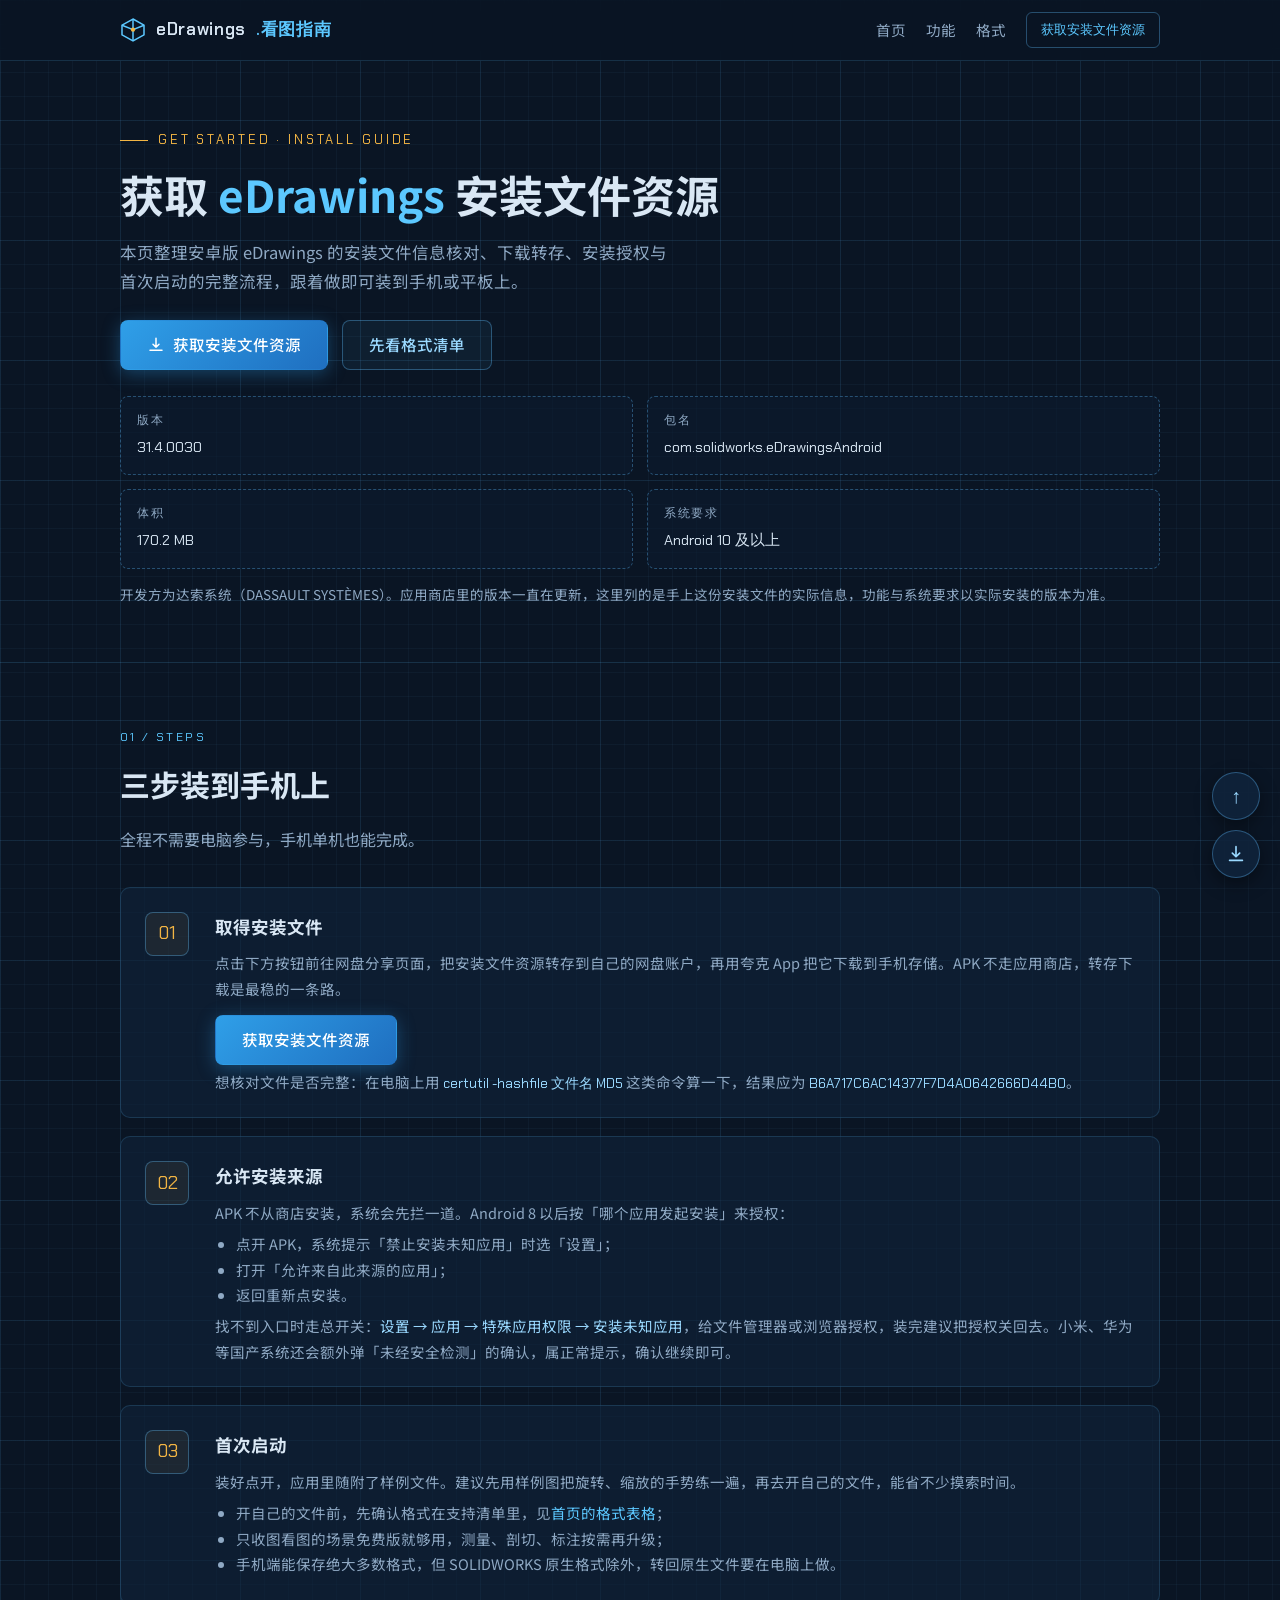
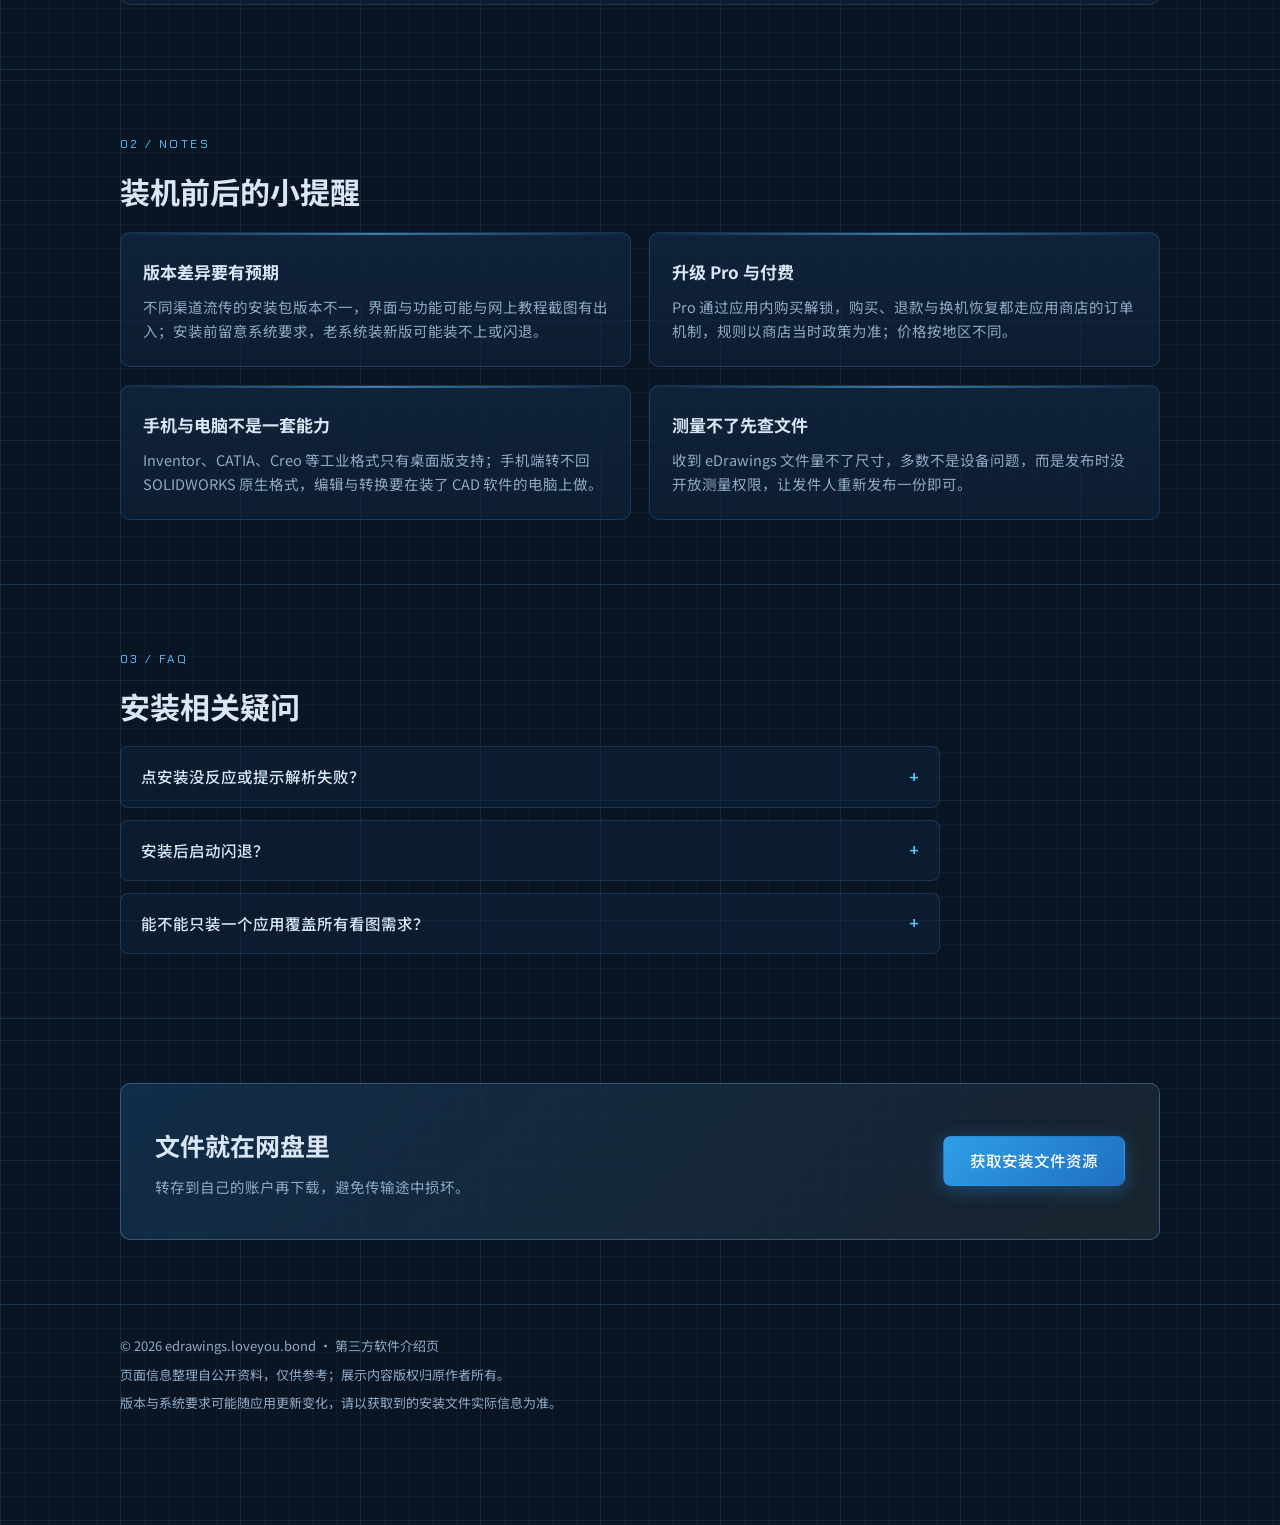
==== download.html @ edf37d04 "update" ====
<!DOCTYPE html>
<html lang="zh-CN">
<head>
<meta charset="UTF-8">
<meta name="viewport" content="width=device-width, initial-scale=1.0">
<title>eDrawings 安卓版安装文件获取与安装步骤</title>
<meta name="description" content="eDrawings 安卓版安装文件资源获取指引：版本信息核对、网盘转存下载、允许未知来源安装、首次启动建议，一步步把 CAD 看图工具装进手机。">
<meta name="keywords" content="edrawings下载,edrawings安装,edrawings安卓版,CAD看图">
<link rel="preconnect" href="https://fonts.googleapis.com">
<link rel="preconnect" href="https://fonts.gstatic.com" crossorigin>
<link href="https://fonts.googleapis.com/css2?family=Chakra+Petch:wght@400;600;700&family=Noto+Sans+SC:wght@400;500;700&display=swap" rel="stylesheet">
<link rel="stylesheet" href="assets/css/style.css">
</head>
<body>

<header class="topbar">
  <div class="wrap topbar-inner">
    <a class="brand" href="/">
      <svg class="brand-mark" viewBox="0 0 26 26" aria-hidden="true">
        <g fill="none" stroke="#5cc8ff" stroke-width="1.5">
          <path d="M13 2 24 8.2 24 17.8 13 24 2 17.8 2 8.2Z"/>
          <path d="M13 2 13 12.6 24 8.2M13 12.6 2 8.2M13 12.6 13 24"/>
        </g>
        <circle cx="13" cy="12.6" r="2.2" fill="#f2b544"/>
      </svg>
      eDrawings<em>.看图指南</em>
    </a>
    <nav class="topnav">
      <a href="/">首页</a>
      <a href="/#features">功能</a>
      <a href="/#formats">格式</a>
      <a class="nav-cta" data-link="download" href="#">获取安装文件资源</a>
    </nav>
  </div>
</header>

<main>
  <!-- ================= Hero ================= -->
  <section class="hero">
    <div class="wrap">
      <p class="kicker">GET STARTED · INSTALL GUIDE</p>
      <h1>获取 <em>eDrawings</em> 安装文件资源</h1>
      <p class="lead">本页整理安卓版 eDrawings 的安装文件信息核对、下载转存、安装授权与首次启动的完整流程，跟着做即可装到手机或平板上。</p>
      <div class="hero-ctas">
        <a class="btn btn-primary" data-link="download" href="#" aria-label="获取 eDrawings 安装文件资源">
          <svg width="18" height="18" viewBox="0 0 24 24" fill="none" stroke="currentColor" stroke-width="2" stroke-linecap="round" stroke-linejoin="round" aria-hidden="true"><path d="M12 3v12m0 0 4-4m-4 4-4-4M4 19h16"/></svg>
          获取安装文件资源
        </a>
        <a class="btn btn-ghost" href="/#formats">先看格式清单</a>
      </div>
      <div class="info-grid">
        <div class="info-cell"><div class="k">版本</div><div class="v">31.4.0030</div></div>
        <div class="info-cell"><div class="k">包名</div><div class="v">com.solidworks.eDrawingsAndroid</div></div>
        <div class="info-cell"><div class="k">体积</div><div class="v">170.2 MB</div></div>
        <div class="info-cell"><div class="k">系统要求</div><div class="v">Android 10 及以上</div></div>
      </div>
      <p class="tbl-note">开发方为达索系统（DASSAULT SYSTÈMES）。应用商店里的版本一直在更新，这里列的是手上这份安装文件的实际信息，功能与系统要求以实际安装的版本为准。</p>
    </div>
  </section>

  <!-- ================= 步骤 ================= -->
  <section class="section">
    <div class="wrap">
      <p class="sec-tag">01 / STEPS</p>
      <h2 class="sec-title">三步装到手机上</h2>
      <p class="sec-desc">全程不需要电脑参与，手机单机也能完成。</p>

      <div class="steps">
        <div class="step reveal">
          <div class="step-no" aria-hidden="true"></div>
          <div>
            <h3>取得安装文件</h3>
            <p>点击下方按钮前往网盘分享页面，把安装文件资源转存到自己的网盘账户，再用夸克 App 把它下载到手机存储。APK 不走应用商店，转存下载是最稳的一条路。</p>
            <div class="step-cta">
              <a class="btn btn-primary" data-link="download" href="#">获取安装文件资源</a>
            </div>
            <p>想核对文件是否完整：在电脑上用 <span class="mono">certutil -hashfile 文件名 MD5</span> 这类命令算一下，结果应为 <span class="mono">B6A717C6AC14377F7D4A0642666D44B0</span>。</p>
          </div>
        </div>

        <div class="step reveal">
          <div class="step-no" aria-hidden="true"></div>
          <div>
            <h3>允许安装来源</h3>
            <p>APK 不从商店安装，系统会先拦一道。Android 8 以后按「哪个应用发起安装」来授权：</p>
            <ul>
              <li>点开 APK，系统提示「禁止安装未知应用」时选「设置」；</li>
              <li>打开「允许来自此来源的应用」；</li>
              <li>返回重新点安装。</li>
            </ul>
            <p>找不到入口时走总开关：<span class="hl">设置 → 应用 → 特殊应用权限 → 安装未知应用</span>，给文件管理器或浏览器授权，装完建议把授权关回去。小米、华为等国产系统还会额外弹「未经安全检测」的确认，属正常提示，确认继续即可。</p>
          </div>
        </div>

        <div class="step reveal">
          <div class="step-no" aria-hidden="true"></div>
          <div>
            <h3>首次启动</h3>
            <p>装好点开，应用里随附了样例文件。建议先用样例图把旋转、缩放的手势练一遍，再去开自己的文件，能省不少摸索时间。</p>
            <ul>
              <li>开自己的文件前，先确认格式在支持清单里，见<a href="/#formats">首页的格式表格</a>；</li>
              <li>只收图看图的场景免费版就够用，测量、剖切、标注按需再升级；</li>
              <li>手机端能保存绝大多数格式，但 SOLIDWORKS 原生格式除外，转回原生文件要在电脑上做。</li>
            </ul>
          </div>
        </div>
      </div>
    </div>
  </section>

  <!-- ================= 注意事项 ================= -->
  <section class="section">
    <div class="wrap">
      <p class="sec-tag">02 / NOTES</p>
      <h2 class="sec-title">装机前后的小提醒</h2>
      <div class="grid-2">
        <div class="card reveal">
          <h3>版本差异要有预期</h3>
          <p>不同渠道流传的安装包版本不一，界面与功能可能与网上教程截图有出入；安装前留意系统要求，老系统装新版可能装不上或闪退。</p>
        </div>
        <div class="card reveal">
          <h3>升级 Pro 与付费</h3>
          <p>Pro 通过应用内购买解锁，购买、退款与换机恢复都走应用商店的订单机制，规则以商店当时政策为准；价格按地区不同。</p>
        </div>
        <div class="card reveal">
          <h3>手机与电脑不是一套能力</h3>
          <p>Inventor、CATIA、Creo 等工业格式只有桌面版支持；手机端转不回 SOLIDWORKS 原生格式，编辑与转换要在装了 CAD 软件的电脑上做。</p>
        </div>
        <div class="card reveal">
          <h3>测量不了先查文件</h3>
          <p>收到 eDrawings 文件量不了尺寸，多数不是设备问题，而是发布时没开放测量权限，让发件人重新发布一份即可。</p>
        </div>
      </div>
    </div>
  </section>

  <!-- ================= FAQ ================= -->
  <section class="section">
    <div class="wrap">
      <p class="sec-tag">03 / FAQ</p>
      <h2 class="sec-title">安装相关疑问</h2>
      <div class="faq reveal">
        <details>
          <summary>点安装没反应或提示解析失败？</summary>
          <div class="faq-a">多半是文件没下载完整，先核对 MD5；也可能与系统版本不匹配，确认手机是 Android 10 及以上再重试。</div>
        </details>
        <details>
          <summary>安装后启动闪退？</summary>
          <div class="faq-a">先确认系统版本达标，再给应用完整的存储权限；仍闪退可尝试重启手机后单独打开，排除安全软件拦截。</div>
        </details>
        <details>
          <summary>能不能只装一个应用覆盖所有看图需求？</summary>
          <div class="faq-a">可以。免费版与 Pro 是同一个应用，通过应用内购买解锁 Pro 能力，不需要再装别的客户端。</div>
        </details>
      </div>
    </div>
  </section>

  <!-- ================= CTA ================= -->
  <section class="section">
    <div class="wrap">
      <div class="cta-band reveal">
        <div>
          <h2>文件就在网盘里</h2>
          <p>转存到自己的账户再下载，避免传输途中损坏。</p>
        </div>
        <a class="btn btn-primary" data-link="download" href="#">获取安装文件资源</a>
      </div>
    </div>
  </section>
</main>

<footer>
  <div class="wrap foot-inner">
    <span>© 2026 edrawings.loveyou.bond · 第三方软件介绍页</span>
    <span>页面信息整理自公开资料，仅供参考；展示内容版权归原作者所有。</span>
    <span>版本与系统要求可能随应用更新变化，请以获取到的安装文件实际信息为准。</span>
  </div>
</footer>

<div class="fabs">
  <button id="toTop" class="fab" aria-label="返回顶部">↑</button>
  <a class="fab" data-link="download" href="#" aria-label="获取安装文件资源">
    <svg viewBox="0 0 24 24" stroke-linecap="round" stroke-linejoin="round"><path d="M12 4v11m0 0 4-4m-4 4-4-4M5 19h14"/></svg>
  </a>
</div>

<script src="assets/js/links.js"></script>
<script src="assets/js/main.js"></script>
</body>
</html>
---- assets/css/style.css ----
/* ========================================================================
   eDrawings 介绍站 · 工程蓝图主题
   深蓝图纸底 + 青色线框 + 琥珀标注色；网格纸背景；等宽技术字体点缀
   ======================================================================== */
:root {
  --bg: #0a1524;
  --bg-soft: #0d1c30;
  --panel: #10233b;
  --panel-2: #14304e;
  --line: rgba(96, 191, 255, 0.16);
  --line-strong: rgba(96, 191, 255, 0.34);
  --cyan: #5cc8ff;
  --cyan-soft: #9ad9ff;
  --amber: #f2b544;
  --text: #d9e7f4;
  --muted: #8fa9c4;
  --mono: "Chakra Petch", "JetBrains Mono", Consolas, monospace;
  --sans: "Noto Sans SC", "Microsoft YaHei", "PingFang SC", sans-serif;
  --radius: 10px;
  --maxw: 1080px;
}

* { margin: 0; padding: 0; box-sizing: border-box; }

html { scroll-behavior: smooth; }
@media (prefers-reduced-motion: reduce) {
  html { scroll-behavior: auto; }
  *, *::before, *::after { animation: none !important; transition: none !important; }
}

body {
  font-family: var(--sans);
  background-color: var(--bg);
  background-image:
    linear-gradient(rgba(96, 191, 255, 0.045) 1px, transparent 1px),
    linear-gradient(90deg, rgba(96, 191, 255, 0.045) 1px, transparent 1px),
    linear-gradient(rgba(96, 191, 255, 0.08) 1px, transparent 1px),
    linear-gradient(90deg, rgba(96, 191, 255, 0.08) 1px, transparent 1px);
  background-size: 24px 24px, 24px 24px, 120px 120px, 120px 120px;
  color: var(--text);
  line-height: 1.75;
  font-size: 16px;
  overflow-x: hidden;
}

a { color: var(--cyan); text-decoration: none; }
a:hover { color: var(--cyan-soft); }
img, svg { max-width: 100%; display: block; }

.wrap { max-width: var(--maxw); margin: 0 auto; padding: 0 20px; }

/* ---------- 顶栏 ---------- */
.topbar {
  position: sticky; top: 0; z-index: 50;
  background: rgba(10, 21, 36, 0.88);
  backdrop-filter: blur(8px);
  border-bottom: 1px solid var(--line);
}
.topbar-inner {
  display: flex; align-items: center; gap: 18px;
  height: 60px;
}
.brand {
  display: flex; align-items: center; gap: 10px;
  font-family: var(--mono);
  font-weight: 600; font-size: 17px; letter-spacing: 0.04em;
  color: var(--text);
}
.brand em { color: var(--cyan); font-style: normal; }
.brand-mark { width: 26px; height: 26px; flex: none; }
.topnav { margin-left: auto; display: flex; align-items: center; gap: 20px; }
.topnav a { color: var(--muted); font-size: 14.5px; }
.topnav a:hover { color: var(--cyan-soft); }
.topnav .nav-cta {
  border: 1px solid var(--line-strong);
  padding: 6px 14px; border-radius: 6px;
  color: var(--cyan); font-family: var(--mono); font-size: 13px;
}
@media (max-width: 640px) {
  .topnav { gap: 14px; }
  .topnav a:not(.nav-cta) { display: none; }
}

/* ---------- 按钮 ---------- */
.btn {
  display: inline-flex; align-items: center; justify-content: center; gap: 8px;
  padding: 13px 26px; border-radius: 8px;
  font-size: 15.5px; font-weight: 500; line-height: 1.4;
  border: 1px solid transparent; cursor: pointer;
  transition: transform 0.15s ease, box-shadow 0.15s ease, background 0.15s ease;
}
.btn:active { transform: translateY(1px); }
.btn-primary {
  background: linear-gradient(135deg, #2f9fe8, #1f6fc0);
  color: #ffffff;
  box-shadow: 0 4px 18px rgba(47, 159, 232, 0.35);
}
.btn-primary:hover { background: linear-gradient(135deg, #45b1f5, #2480d6); color: #fff; }
.btn-ghost {
  border-color: var(--line-strong); color: var(--cyan-soft);
  background: rgba(92, 200, 255, 0.06);
}
.btn-ghost:hover { background: rgba(92, 200, 255, 0.12); }

/* ---------- Hero ---------- */
.hero { padding: 68px 0 56px; border-bottom: 1px solid var(--line); }
.hero-grid {
  display: grid; grid-template-columns: 1.15fr 0.85fr; gap: 44px; align-items: center;
}
.kicker {
  font-family: var(--mono); font-size: 13px; letter-spacing: 0.22em;
  color: var(--amber); text-transform: uppercase; margin-bottom: 14px;
  display: flex; align-items: center; gap: 10px;
}
.kicker::before { content: ""; width: 28px; height: 1px; background: var(--amber); }
.hero h1 {
  font-size: clamp(28px, 4.6vw, 44px); line-height: 1.28; font-weight: 700;
  margin-bottom: 16px;
}
.hero h1 em { font-style: normal; color: var(--cyan); }
.hero .lead { color: var(--muted); font-size: 16.5px; margin-bottom: 24px; max-width: 34em; }
.hero-ctas { display: flex; flex-wrap: wrap; gap: 14px; margin-bottom: 26px; }
.facts { display: flex; flex-wrap: wrap; gap: 10px; }
.fact {
  font-family: var(--mono); font-size: 12.5px; letter-spacing: 0.03em;
  color: var(--cyan-soft);
  border: 1px solid var(--line); border-radius: 5px;
  padding: 5px 11px; background: rgba(16, 35, 59, 0.7);
}
.fact b { color: var(--text); font-weight: 600; }
.hero-fig { position: relative; }
.hero-fig svg { width: 100%; height: auto; }
.fig-cap {
  position: absolute; right: 6px; bottom: 2px;
  font-family: var(--mono); font-size: 11px; color: var(--muted);
  letter-spacing: 0.12em;
}
@media (max-width: 860px) {
  .hero { padding: 44px 0 42px; }
  .hero-grid { grid-template-columns: 1fr; gap: 30px; }
  .hero-fig { max-width: 440px; }
}

/* ---------- 区块通用 ---------- */
.section { padding: 64px 0; border-bottom: 1px solid var(--line); }
.section:last-of-type { border-bottom: none; }
.sec-tag {
  font-family: var(--mono); font-size: 12px; letter-spacing: 0.2em;
  color: var(--cyan); margin-bottom: 10px;
}
.sec-title { font-size: clamp(22px, 3vw, 30px); font-weight: 700; margin-bottom: 14px; }
.sec-desc { color: var(--muted); max-width: 46em; margin-bottom: 34px; }

.reveal { opacity: 0; transform: translateY(16px); transition: opacity 0.55s ease, transform 0.55s ease; }
.reveal.in { opacity: 1; transform: none; }
@media (prefers-reduced-motion: reduce) { .reveal { opacity: 1; transform: none; } }

/* ---------- 功能卡片 ---------- */
.cards { display: grid; grid-template-columns: repeat(3, 1fr); gap: 18px; }
@media (max-width: 900px) { .cards { grid-template-columns: repeat(2, 1fr); } }
@media (max-width: 560px) { .cards { grid-template-columns: 1fr; } }
.card {
  background: linear-gradient(180deg, var(--panel), rgba(16, 35, 59, 0.55));
  border: 1px solid var(--line); border-radius: var(--radius);
  padding: 24px 22px 22px; position: relative; overflow: hidden;
}
.card::before {
  content: ""; position: absolute; top: 0; left: 0; right: 0; height: 2px;
  background: linear-gradient(90deg, transparent, var(--cyan), transparent);
  opacity: 0.55;
}
.card-icon {
  width: 44px; height: 44px; margin-bottom: 16px;
  border: 1px solid var(--line-strong); border-radius: 8px;
  display: flex; align-items: center; justify-content: center;
  background: rgba(92, 200, 255, 0.07);
}
.card-icon svg { width: 24px; height: 24px; stroke: var(--cyan); fill: none; stroke-width: 1.6; }
.card h3 { font-size: 17px; margin-bottom: 8px; }
.card p { color: var(--muted); font-size: 14.5px; line-height: 1.7; }
.card .pro-chip {
  position: absolute; top: 14px; right: 14px;
  font-family: var(--mono); font-size: 10.5px; letter-spacing: 0.08em;
  color: var(--amber); border: 1px solid rgba(242, 181, 68, 0.45);
  padding: 2px 8px; border-radius: 4px;
}

/* ---------- 表格 ---------- */
.tbl-panel {
  border: 1px solid var(--line); border-radius: var(--radius);
  overflow-x: auto; background: rgba(13, 28, 48, 0.75);
}
table { width: 100%; border-collapse: collapse; font-size: 14.5px; min-width: 560px; }
th, td { padding: 12px 18px; text-align: left; border-bottom: 1px solid var(--line); }
thead th {
  font-family: var(--mono); font-size: 12.5px; letter-spacing: 0.08em;
  color: var(--cyan); background: rgba(92, 200, 255, 0.06);
  border-bottom: 1px solid var(--line-strong); white-space: nowrap;
}
tbody tr:last-child td { border-bottom: none; }
tbody tr:hover { background: rgba(92, 200, 255, 0.04); }
td.mono, .mono { font-family: var(--mono); font-size: 13.5px; color: var(--cyan-soft); }
.tbl-note { color: var(--muted); font-size: 13.5px; margin-top: 14px; }
.grid-2 { display: grid; grid-template-columns: 1fr 1fr; gap: 18px; }
@media (max-width: 860px) { .grid-2 { grid-template-columns: 1fr; } }

/* ---------- 步骤 ---------- */
.steps { counter-reset: step; display: grid; gap: 18px; }
.step {
  display: grid; grid-template-columns: 52px 1fr; gap: 18px;
  background: rgba(16, 35, 59, 0.6); border: 1px solid var(--line);
  border-radius: var(--radius); padding: 24px 24px 22px;
}
.step-no {
  counter-increment: step;
  width: 44px; height: 44px; border-radius: 8px;
  border: 1px solid var(--line-strong);
  font-family: var(--mono); font-size: 18px; color: var(--amber);
  display: flex; align-items: center; justify-content: center;
  background: rgba(242, 181, 68, 0.07);
}
.step-no::before { content: "0" counter(step); }
.step h3 { font-size: 17.5px; margin-bottom: 8px; }
.step p, .step li { color: var(--muted); font-size: 14.5px; }
.step ul { padding-left: 1.3em; margin: 6px 0; }
.step .hl { color: var(--cyan-soft); }
.step-cta { margin: 14px 0 4px; }
@media (max-width: 560px) {
  .step { grid-template-columns: 1fr; gap: 12px; padding: 20px 18px; }
}

/* ---------- 信息表（版本信息） ---------- */
.info-grid { display: grid; grid-template-columns: repeat(2, 1fr); gap: 14px; margin: 26px 0 6px; }
@media (max-width: 640px) { .info-grid { grid-template-columns: 1fr; } }
.info-cell {
  border: 1px dashed var(--line-strong); border-radius: 8px;
  padding: 14px 16px; background: rgba(13, 28, 48, 0.6);
}
.info-cell .k {
  font-family: var(--mono); font-size: 11.5px; letter-spacing: 0.14em;
  color: var(--muted); text-transform: uppercase; margin-bottom: 4px;
}
.info-cell .v { font-family: var(--mono); font-size: 14.5px; color: var(--text); word-break: break-all; }

/* ---------- FAQ ---------- */
.faq { display: grid; gap: 12px; max-width: 820px; }
.faq details {
  border: 1px solid var(--line); border-radius: 8px;
  background: rgba(16, 35, 59, 0.55);
}
.faq summary {
  cursor: pointer; padding: 16px 20px; font-size: 15.5px; font-weight: 500;
  list-style: none; position: relative; padding-right: 46px;
}
.faq summary::-webkit-details-marker { display: none; }
.faq summary::after {
  content: "+"; position: absolute; right: 20px; top: 50%;
  transform: translateY(-50%);
  font-family: var(--mono); font-size: 18px; color: var(--cyan);
  transition: transform 0.2s ease;
}
.faq details[open] summary::after { transform: translateY(-50%) rotate(45deg); }
.faq .faq-a { padding: 0 20px 16px; color: var(--muted); font-size: 14.5px; }

/* ---------- CTA 横幅 ---------- */
.cta-band {
  margin: 0 0 0;
  border: 1px solid var(--line-strong); border-radius: var(--radius);
  background:
    linear-gradient(135deg, rgba(47, 159, 232, 0.14), rgba(242, 181, 68, 0.06)),
    rgba(13, 28, 48, 0.8);
  padding: 40px 34px;
  display: flex; flex-wrap: wrap; align-items: center; gap: 22px;
}
.cta-band h2 { font-size: clamp(19px, 2.6vw, 25px); margin-bottom: 6px; }
.cta-band p { color: var(--muted); font-size: 14.5px; }
.cta-band .btn { margin-left: auto; }
@media (max-width: 700px) {
  .cta-band { padding: 30px 22px; }
  .cta-band .btn { margin-left: 0; width: 100%; }
}

/* ---------- 页脚 ---------- */
footer {
  border-top: 1px solid var(--line);
  padding: 30px 0 110px;
  color: var(--muted); font-size: 13px;
}
.foot-inner { display: grid; gap: 6px; }
.foot-inner a { color: var(--muted); text-decoration: underline; text-underline-offset: 3px; }
.foot-inner a:hover { color: var(--cyan-soft); }

/* ---------- 右下角浮动按钮 ---------- */
.fabs {
  position: fixed; right: 20px; bottom: 22px; z-index: 90;
  display: flex; flex-direction: column; gap: 10px;
}
.fab {
  width: 48px; height: 48px; border-radius: 50%;
  border: 1px solid var(--line-strong);
  display: flex; align-items: center; justify-content: center;
  font-size: 20px; line-height: 1;
  background: rgba(16, 35, 59, 0.92);
  color: var(--cyan-soft);
  box-shadow: 0 6px 18px rgba(0, 0, 0, 0.4);
  cursor: pointer;
  transition: opacity 0.25s ease, transform 0.2s ease, background 0.2s ease;
}
.fab:hover { background: rgba(47, 159, 232, 0.35); color: #fff; }
.fab svg { width: 22px; height: 22px; stroke: currentColor; fill: none; stroke-width: 1.8; }
#toTop { opacity: 0; pointer-events: none; transform: translateY(8px); }
#toTop.show { opacity: 1; pointer-events: auto; transform: none; }
@media (max-width: 560px) {
  .fabs { right: 14px; bottom: 16px; }
  .fab { width: 44px; height: 44px; }
}

/* ---------- 正文页小标题 ---------- */
.prose h3 { font-size: 17.5px; margin: 22px 0 8px; }
.prose p { color: var(--muted); font-size: 14.5px; }
.prose ul { padding-left: 1.3em; color: var(--muted); font-size: 14.5px; margin: 8px 0; }
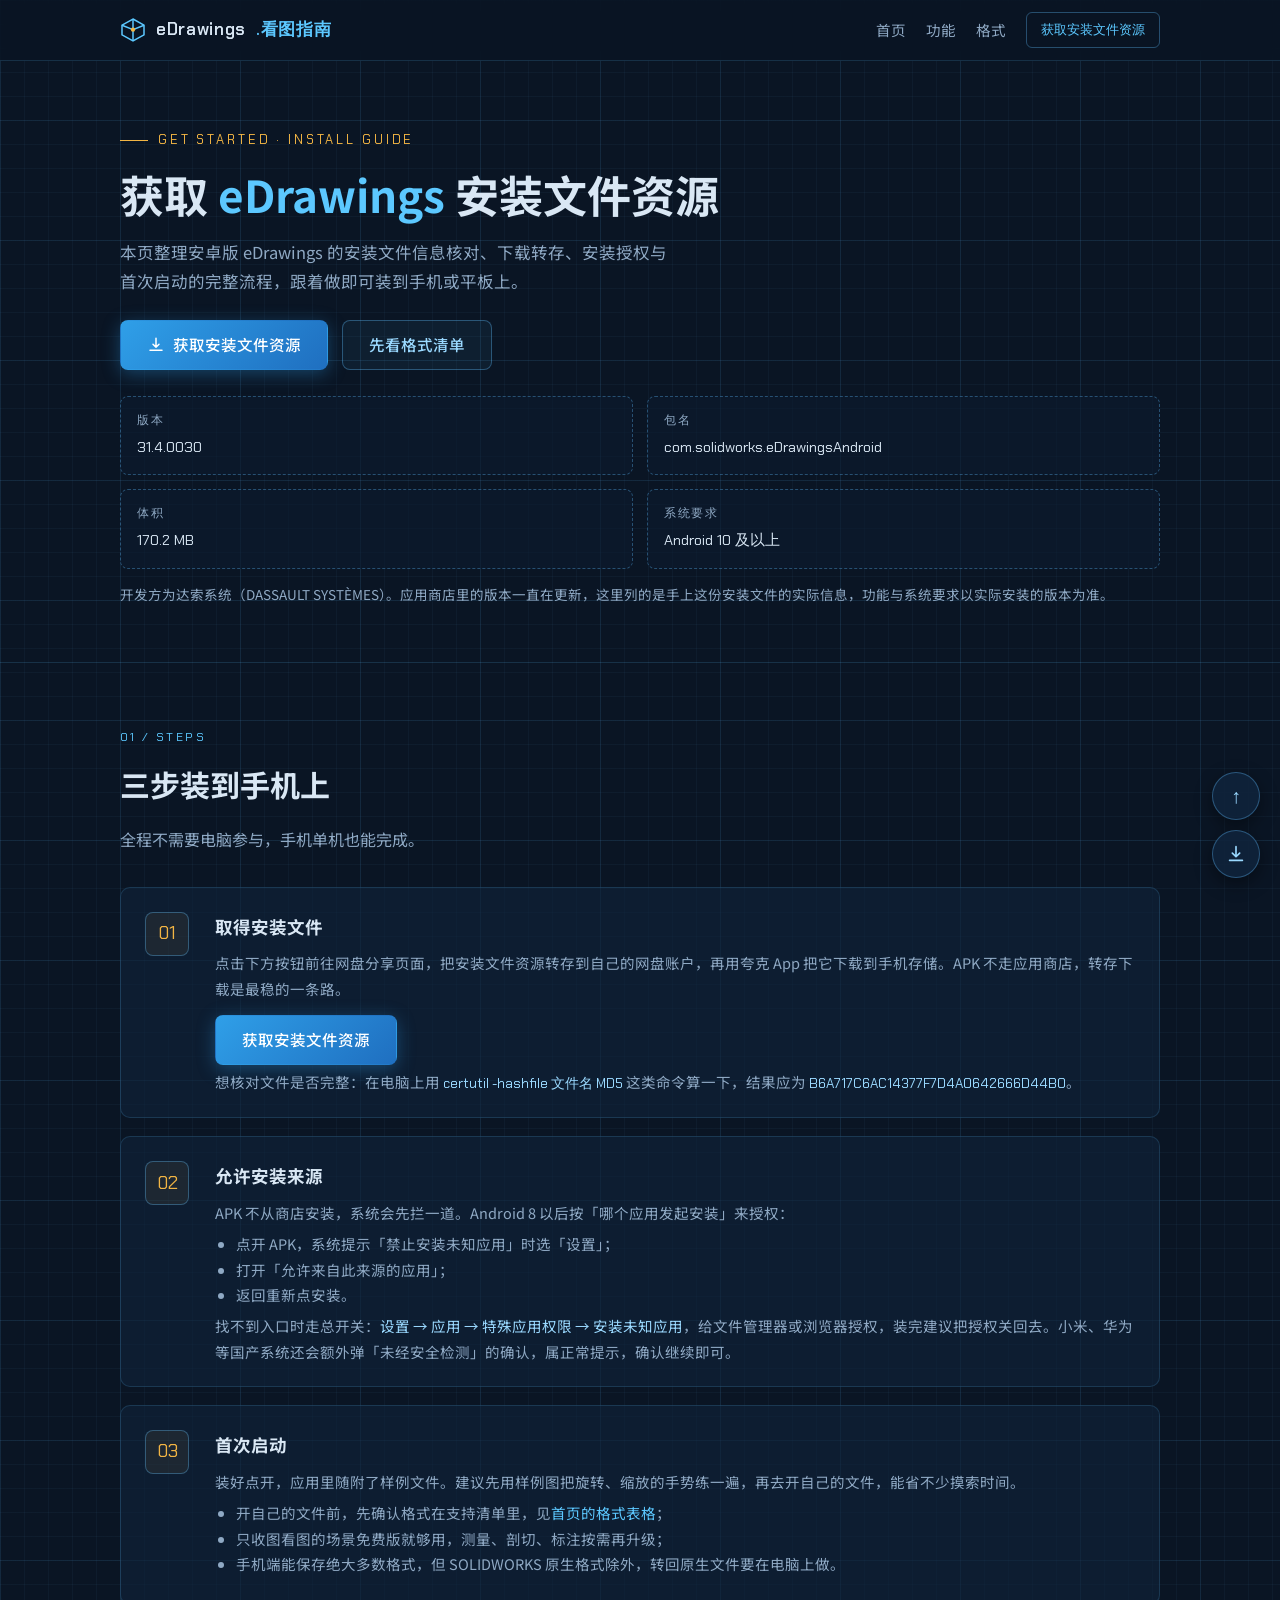
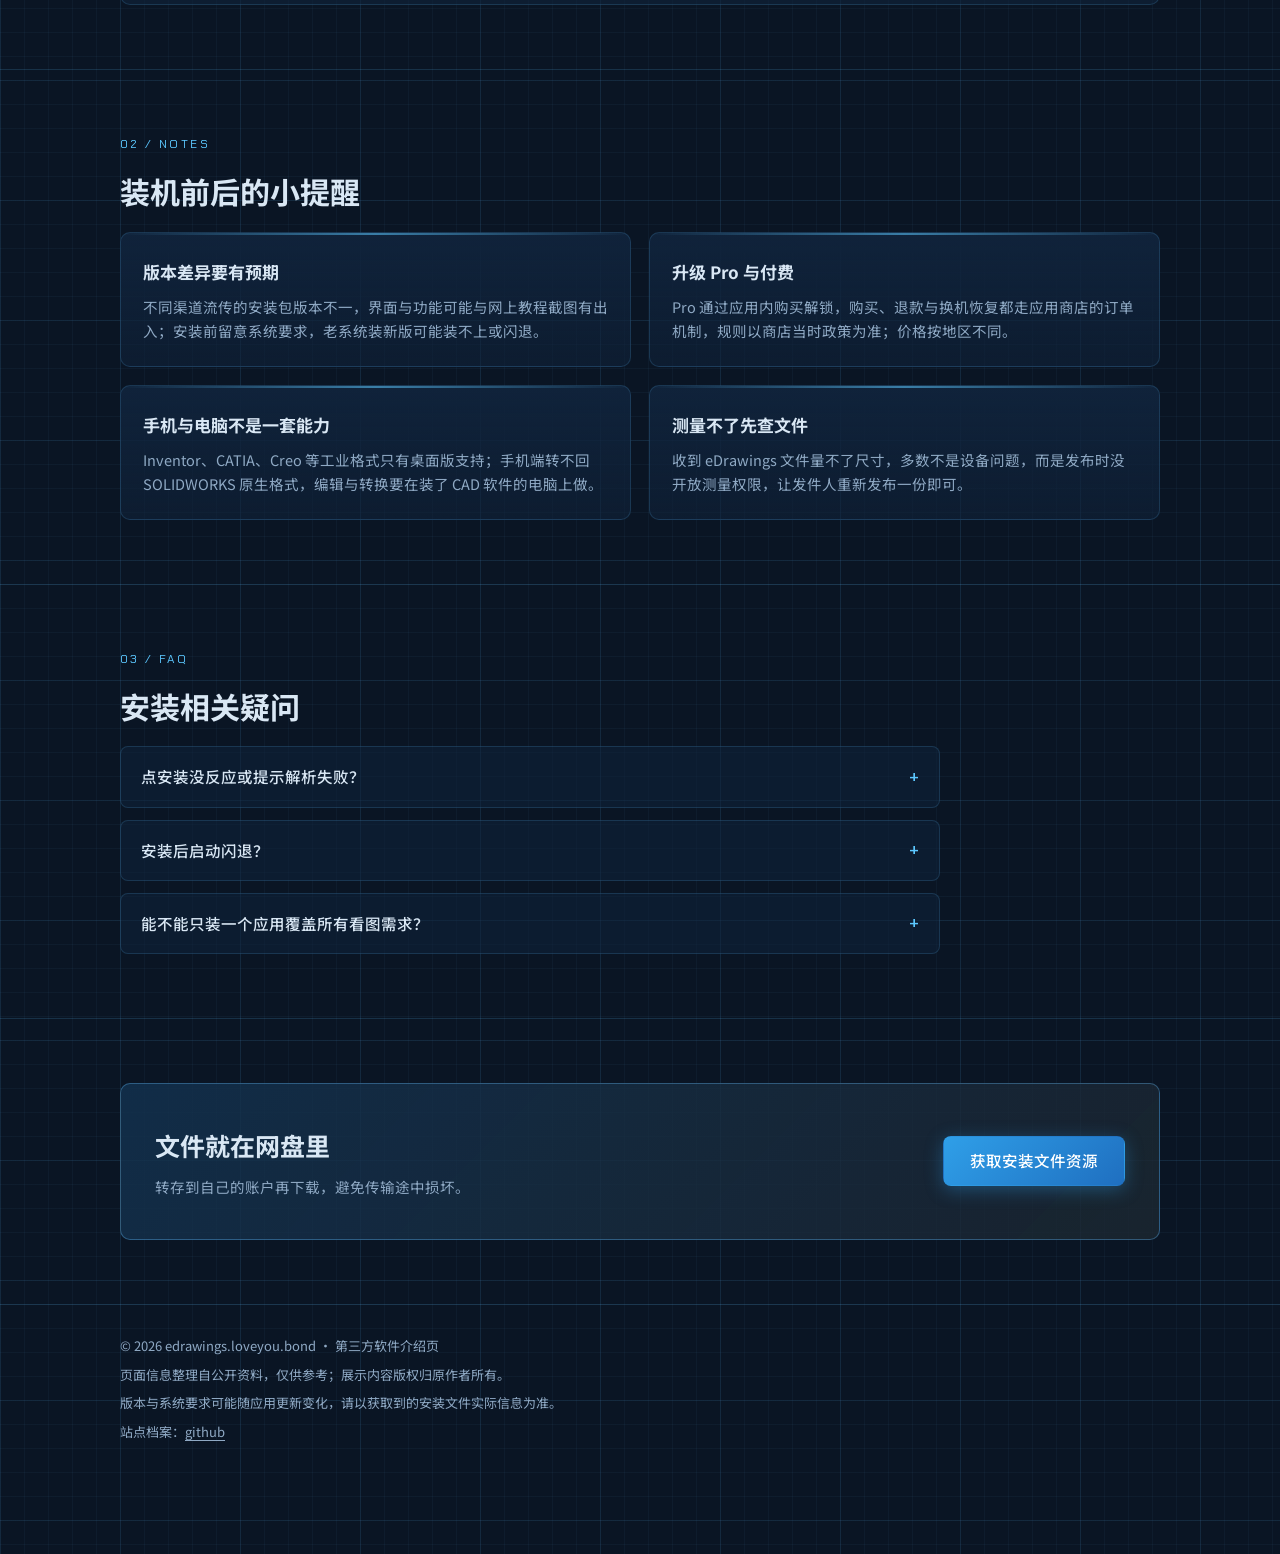
==== commit c70e3662: "update" ====
--- a/download.html
+++ b/download.html
@@ -175,6 +175,7 @@
     <span>© 2026 edrawings.loveyou.bond · 第三方软件介绍页</span>
     <span>页面信息整理自公开资料，仅供参考；展示内容版权归原作者所有。</span>
     <span>版本与系统要求可能随应用更新变化，请以获取到的安装文件实际信息为准。</span>
+    <span>站点档案：<a href="https://github.com/alipymanbu/edrawings.loveyou.bond">github</a></span>
   </div>
 </footer>
 
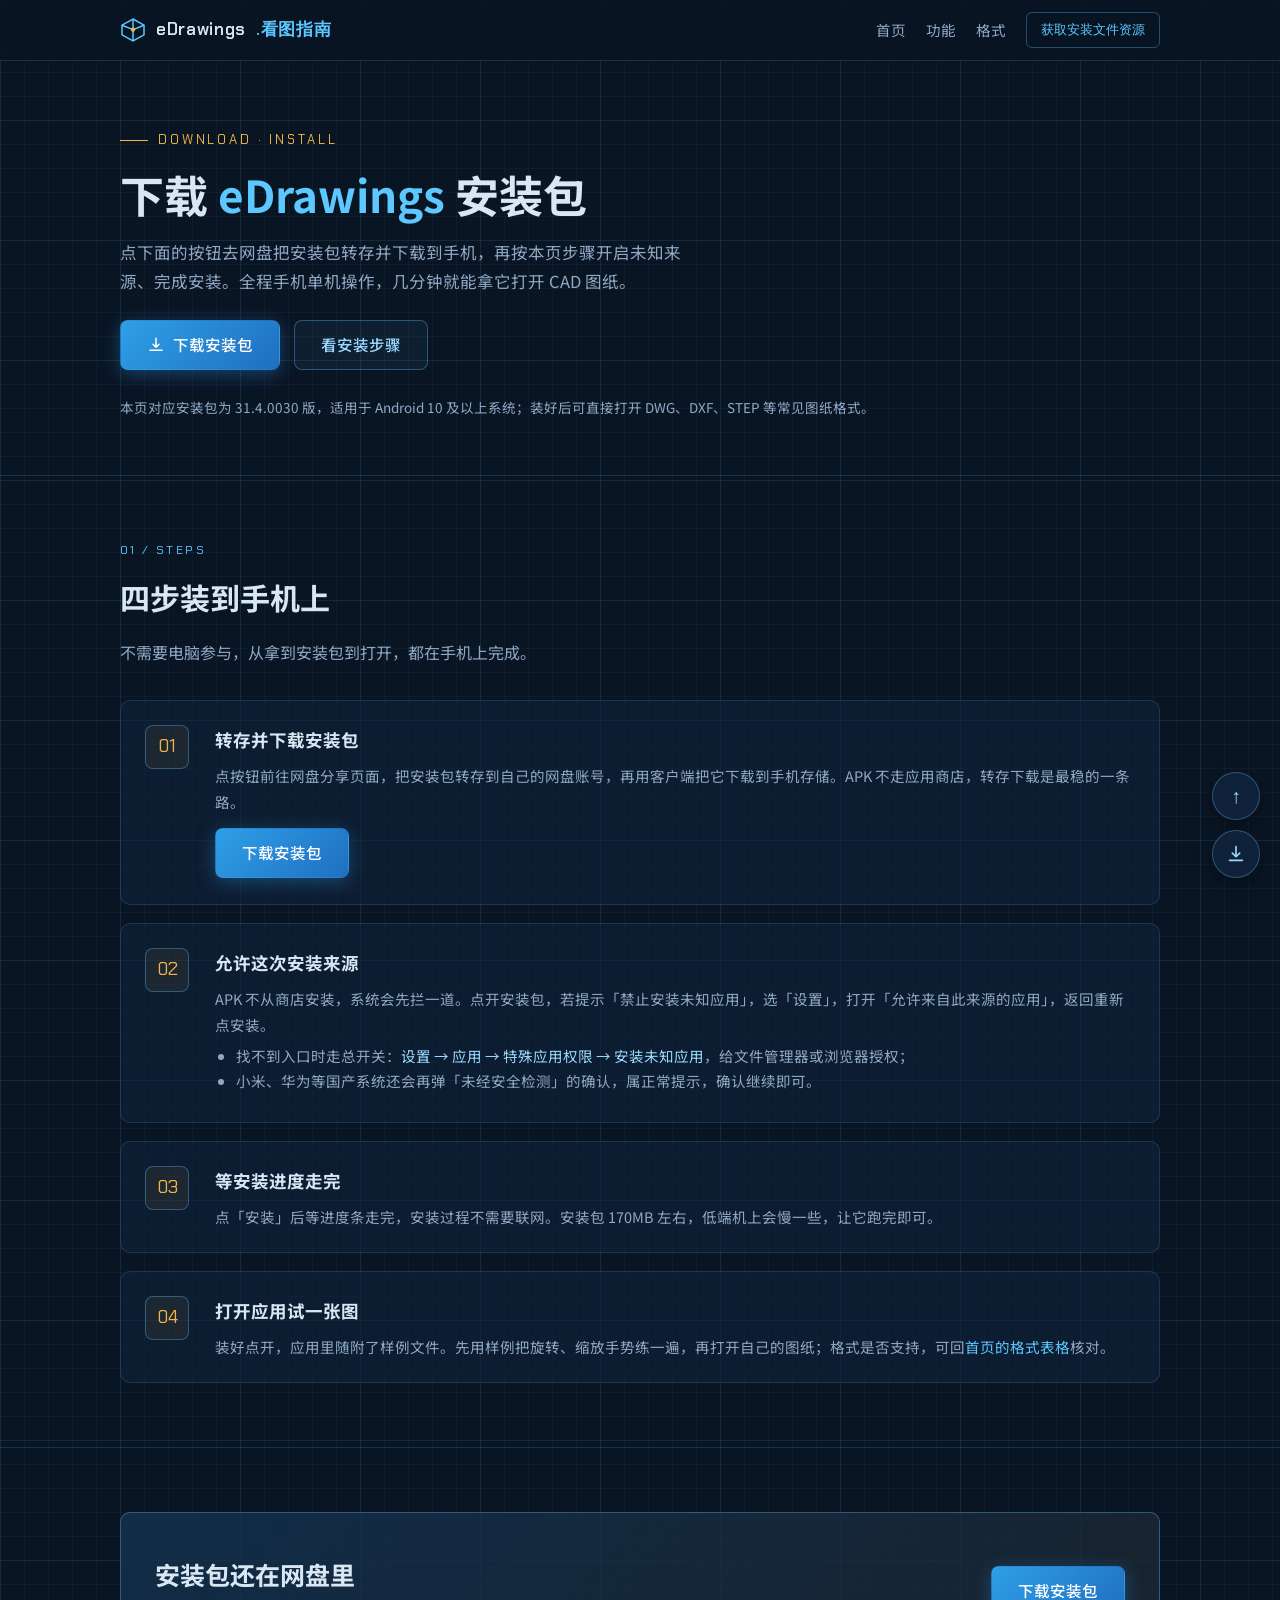
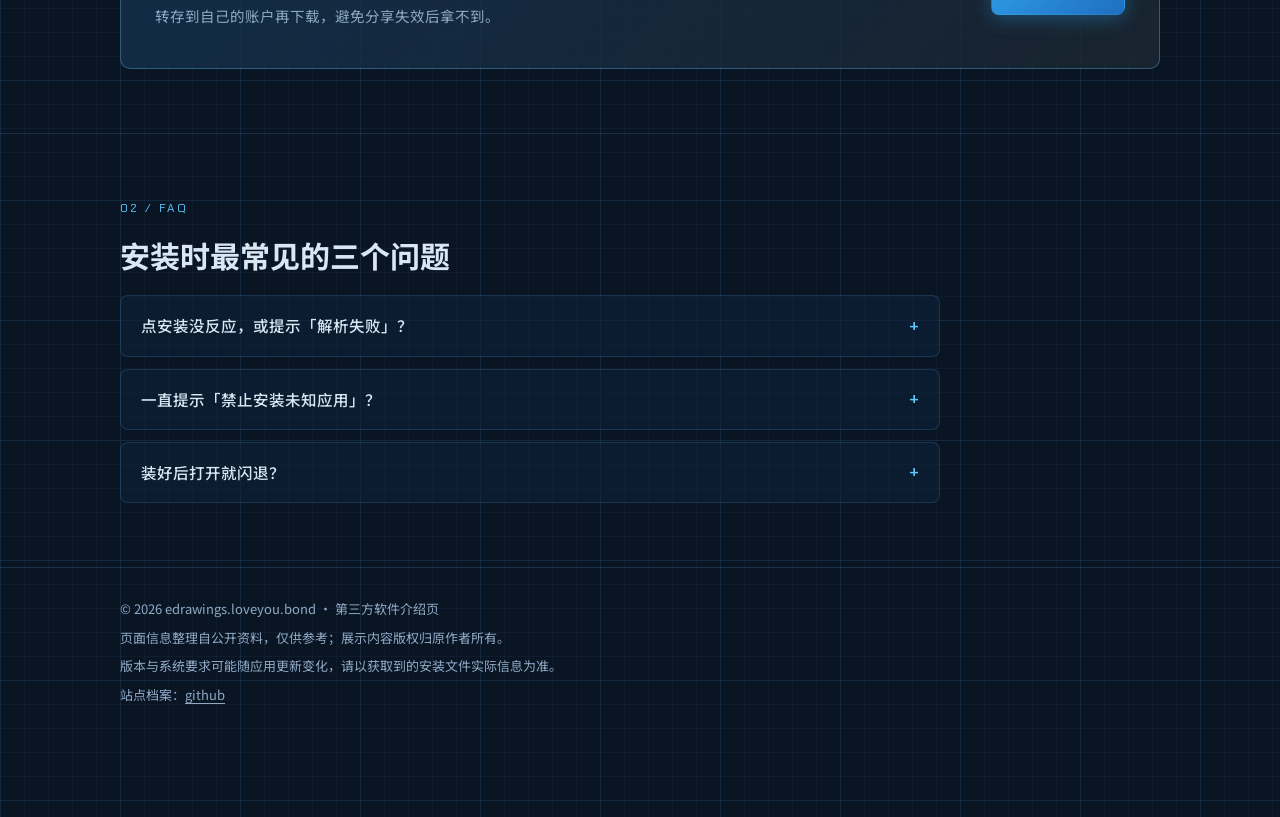
==== commit 6fc37a3e: "update" ====
--- a/download.html
+++ b/download.html
@@ -1,192 +1,164 @@
-<!DOCTYPE html>
-<html lang="zh-CN">
-<head>
-<meta charset="UTF-8">
-<meta name="viewport" content="width=device-width, initial-scale=1.0">
-<title>eDrawings 安卓版安装文件获取与安装步骤</title>
-<meta name="description" content="eDrawings 安卓版安装文件资源获取指引：版本信息核对、网盘转存下载、允许未知来源安装、首次启动建议，一步步把 CAD 看图工具装进手机。">
-<meta name="keywords" content="edrawings下载,edrawings安装,edrawings安卓版,CAD看图">
-<link rel="preconnect" href="https://fonts.googleapis.com">
-<link rel="preconnect" href="https://fonts.gstatic.com" crossorigin>
-<link href="https://fonts.googleapis.com/css2?family=Chakra+Petch:wght@400;600;700&family=Noto+Sans+SC:wght@400;500;700&display=swap" rel="stylesheet">
-<link rel="stylesheet" href="assets/css/style.css">
-</head>
-<body>
-
-<header class="topbar">
-  <div class="wrap topbar-inner">
-    <a class="brand" href="/">
-      <svg class="brand-mark" viewBox="0 0 26 26" aria-hidden="true">
-        <g fill="none" stroke="#5cc8ff" stroke-width="1.5">
-          <path d="M13 2 24 8.2 24 17.8 13 24 2 17.8 2 8.2Z"/>
-          <path d="M13 2 13 12.6 24 8.2M13 12.6 2 8.2M13 12.6 13 24"/>
-        </g>
-        <circle cx="13" cy="12.6" r="2.2" fill="#f2b544"/>
-      </svg>
-      eDrawings<em>.看图指南</em>
-    </a>
-    <nav class="topnav">
-      <a href="/">首页</a>
-      <a href="/#features">功能</a>
-      <a href="/#formats">格式</a>
-      <a class="nav-cta" data-link="download" href="#">获取安装文件资源</a>
-    </nav>
-  </div>
-</header>
-
-<main>
-  <!-- ================= Hero ================= -->
-  <section class="hero">
-    <div class="wrap">
-      <p class="kicker">GET STARTED · INSTALL GUIDE</p>
-      <h1>获取 <em>eDrawings</em> 安装文件资源</h1>
-      <p class="lead">本页整理安卓版 eDrawings 的安装文件信息核对、下载转存、安装授权与首次启动的完整流程，跟着做即可装到手机或平板上。</p>
-      <div class="hero-ctas">
-        <a class="btn btn-primary" data-link="download" href="#" aria-label="获取 eDrawings 安装文件资源">
-          <svg width="18" height="18" viewBox="0 0 24 24" fill="none" stroke="currentColor" stroke-width="2" stroke-linecap="round" stroke-linejoin="round" aria-hidden="true"><path d="M12 3v12m0 0 4-4m-4 4-4-4M4 19h16"/></svg>
-          获取安装文件资源
-        </a>
-        <a class="btn btn-ghost" href="/#formats">先看格式清单</a>
-      </div>
-      <div class="info-grid">
-        <div class="info-cell"><div class="k">版本</div><div class="v">31.4.0030</div></div>
-        <div class="info-cell"><div class="k">包名</div><div class="v">com.solidworks.eDrawingsAndroid</div></div>
-        <div class="info-cell"><div class="k">体积</div><div class="v">170.2 MB</div></div>
-        <div class="info-cell"><div class="k">系统要求</div><div class="v">Android 10 及以上</div></div>
-      </div>
-      <p class="tbl-note">开发方为达索系统（DASSAULT SYSTÈMES）。应用商店里的版本一直在更新，这里列的是手上这份安装文件的实际信息，功能与系统要求以实际安装的版本为准。</p>
-    </div>
-  </section>
-
-  <!-- ================= 步骤 ================= -->
-  <section class="section">
-    <div class="wrap">
-      <p class="sec-tag">01 / STEPS</p>
-      <h2 class="sec-title">三步装到手机上</h2>
-      <p class="sec-desc">全程不需要电脑参与，手机单机也能完成。</p>
-
-      <div class="steps">
-        <div class="step reveal">
-          <div class="step-no" aria-hidden="true"></div>
-          <div>
-            <h3>取得安装文件</h3>
-            <p>点击下方按钮前往网盘分享页面，把安装文件资源转存到自己的网盘账户，再用夸克 App 把它下载到手机存储。APK 不走应用商店，转存下载是最稳的一条路。</p>
-            <div class="step-cta">
-              <a class="btn btn-primary" data-link="download" href="#">获取安装文件资源</a>
-            </div>
-            <p>想核对文件是否完整：在电脑上用 <span class="mono">certutil -hashfile 文件名 MD5</span> 这类命令算一下，结果应为 <span class="mono">B6A717C6AC14377F7D4A0642666D44B0</span>。</p>
-          </div>
-        </div>
-
-        <div class="step reveal">
-          <div class="step-no" aria-hidden="true"></div>
-          <div>
-            <h3>允许安装来源</h3>
-            <p>APK 不从商店安装，系统会先拦一道。Android 8 以后按「哪个应用发起安装」来授权：</p>
-            <ul>
-              <li>点开 APK，系统提示「禁止安装未知应用」时选「设置」；</li>
-              <li>打开「允许来自此来源的应用」；</li>
-              <li>返回重新点安装。</li>
-            </ul>
-            <p>找不到入口时走总开关：<span class="hl">设置 → 应用 → 特殊应用权限 → 安装未知应用</span>，给文件管理器或浏览器授权，装完建议把授权关回去。小米、华为等国产系统还会额外弹「未经安全检测」的确认，属正常提示，确认继续即可。</p>
-          </div>
-        </div>
-
-        <div class="step reveal">
-          <div class="step-no" aria-hidden="true"></div>
-          <div>
-            <h3>首次启动</h3>
-            <p>装好点开，应用里随附了样例文件。建议先用样例图把旋转、缩放的手势练一遍，再去开自己的文件，能省不少摸索时间。</p>
-            <ul>
-              <li>开自己的文件前，先确认格式在支持清单里，见<a href="/#formats">首页的格式表格</a>；</li>
-              <li>只收图看图的场景免费版就够用，测量、剖切、标注按需再升级；</li>
-              <li>手机端能保存绝大多数格式，但 SOLIDWORKS 原生格式除外，转回原生文件要在电脑上做。</li>
-            </ul>
-          </div>
-        </div>
-      </div>
-    </div>
-  </section>
-
-  <!-- ================= 注意事项 ================= -->
-  <section class="section">
-    <div class="wrap">
-      <p class="sec-tag">02 / NOTES</p>
-      <h2 class="sec-title">装机前后的小提醒</h2>
-      <div class="grid-2">
-        <div class="card reveal">
-          <h3>版本差异要有预期</h3>
-          <p>不同渠道流传的安装包版本不一，界面与功能可能与网上教程截图有出入；安装前留意系统要求，老系统装新版可能装不上或闪退。</p>
-        </div>
-        <div class="card reveal">
-          <h3>升级 Pro 与付费</h3>
-          <p>Pro 通过应用内购买解锁，购买、退款与换机恢复都走应用商店的订单机制，规则以商店当时政策为准；价格按地区不同。</p>
-        </div>
-        <div class="card reveal">
-          <h3>手机与电脑不是一套能力</h3>
-          <p>Inventor、CATIA、Creo 等工业格式只有桌面版支持；手机端转不回 SOLIDWORKS 原生格式，编辑与转换要在装了 CAD 软件的电脑上做。</p>
-        </div>
-        <div class="card reveal">
-          <h3>测量不了先查文件</h3>
-          <p>收到 eDrawings 文件量不了尺寸，多数不是设备问题，而是发布时没开放测量权限，让发件人重新发布一份即可。</p>
-        </div>
-      </div>
-    </div>
-  </section>
-
-  <!-- ================= FAQ ================= -->
-  <section class="section">
-    <div class="wrap">
-      <p class="sec-tag">03 / FAQ</p>
-      <h2 class="sec-title">安装相关疑问</h2>
-      <div class="faq reveal">
-        <details>
-          <summary>点安装没反应或提示解析失败？</summary>
-          <div class="faq-a">多半是文件没下载完整，先核对 MD5；也可能与系统版本不匹配，确认手机是 Android 10 及以上再重试。</div>
-        </details>
-        <details>
-          <summary>安装后启动闪退？</summary>
-          <div class="faq-a">先确认系统版本达标，再给应用完整的存储权限；仍闪退可尝试重启手机后单独打开，排除安全软件拦截。</div>
-        </details>
-        <details>
-          <summary>能不能只装一个应用覆盖所有看图需求？</summary>
-          <div class="faq-a">可以。免费版与 Pro 是同一个应用，通过应用内购买解锁 Pro 能力，不需要再装别的客户端。</div>
-        </details>
-      </div>
-    </div>
-  </section>
-
-  <!-- ================= CTA ================= -->
-  <section class="section">
-    <div class="wrap">
-      <div class="cta-band reveal">
-        <div>
-          <h2>文件就在网盘里</h2>
-          <p>转存到自己的账户再下载，避免传输途中损坏。</p>
-        </div>
-        <a class="btn btn-primary" data-link="download" href="#">获取安装文件资源</a>
-      </div>
-    </div>
-  </section>
-</main>
-
-<footer>
-  <div class="wrap foot-inner">
-    <span>© 2026 edrawings.loveyou.bond · 第三方软件介绍页</span>
-    <span>页面信息整理自公开资料，仅供参考；展示内容版权归原作者所有。</span>
-    <span>版本与系统要求可能随应用更新变化，请以获取到的安装文件实际信息为准。</span>
-    <span>站点档案：<a href="https://github.com/alipymanbu/edrawings.loveyou.bond">github</a></span>
-  </div>
-</footer>
-
-<div class="fabs">
-  <button id="toTop" class="fab" aria-label="返回顶部">↑</button>
-  <a class="fab" data-link="download" href="#" aria-label="获取安装文件资源">
-    <svg viewBox="0 0 24 24" stroke-linecap="round" stroke-linejoin="round"><path d="M12 4v11m0 0 4-4m-4 4-4-4M5 19h14"/></svg>
-  </a>
-</div>
-
-<script src="assets/js/links.js"></script>
-<script src="assets/js/main.js"></script>
-</body>
-</html>
+<!DOCTYPE html>
+<html lang="zh-CN">
+<head>
+<meta charset="UTF-8">
+<meta name="viewport" content="width=device-width, initial-scale=1.0">
+<title>eDrawings 下载与安装：安卓手机安装包怎么装</title>
+<meta name="description" content="把 eDrawings 装进安卓手机的操作页：从网盘转存并下载安装包，开启未知来源后完成安装，再看首次打开要点与常见安装问题的处理办法。">
+<meta name="keywords" content="edrawings下载,edrawings安装,edrawings安卓版,edrawings apk,CAD看图">
+<link rel="preconnect" href="https://fonts.googleapis.com">
+<link rel="preconnect" href="https://fonts.gstatic.com" crossorigin>
+<link href="https://fonts.googleapis.com/css2?family=Chakra+Petch:wght@400;600;700&family=Noto+Sans+SC:wght@400;500;700&display=swap" rel="stylesheet">
+<link rel="icon" href="data:image/svg+xml,%3Csvg xmlns='http://www.w3.org/2000/svg' viewBox='0 0 32 32'%3E%3Crect width='32' height='32' rx='7' fill='%230a1524'/%3E%3Cg transform='translate(3 3)' fill='none' stroke='%235cc8ff' stroke-width='1.6'%3E%3Cpath d='M13 2 24 8.2 24 17.8 13 24 2 17.8 2 8.2Z'/%3E%3Cpath d='M13 2 13 12.6 24 8.2M13 12.6 2 8.2M13 12.6 13 24'/%3E%3C/g%3E%3Ccircle cx='16' cy='15.6' r='2.2' fill='%23f2b544'/%3E%3C/svg%3E">
+<link rel="stylesheet" href="assets/css/style.css">
+</head>
+<body>
+
+<header class="topbar">
+  <div class="wrap topbar-inner">
+    <a class="brand" href="/">
+      <svg class="brand-mark" viewBox="0 0 26 26" aria-hidden="true">
+        <g fill="none" stroke="#5cc8ff" stroke-width="1.5">
+          <path d="M13 2 24 8.2 24 17.8 13 24 2 17.8 2 8.2Z"/>
+          <path d="M13 2 13 12.6 24 8.2M13 12.6 2 8.2M13 12.6 13 24"/>
+        </g>
+        <circle cx="13" cy="12.6" r="2.2" fill="#f2b544"/>
+      </svg>
+      eDrawings<em>.看图指南</em>
+    </a>
+    <nav class="topnav">
+      <a href="/">首页</a>
+      <a href="/#features">功能</a>
+      <a href="/#formats">格式</a>
+      <a class="nav-cta" data-link="download" href="#">获取安装文件资源</a>
+    </nav>
+    <button class="nav-toggle" type="button" aria-label="菜单" aria-expanded="false">
+      <svg viewBox="0 0 20 20" aria-hidden="true"><path d="M2 5h16M2 10h16M2 15h16" stroke="currentColor" stroke-width="2" stroke-linecap="round" fill="none"/></svg>
+    </button>
+  </div>
+</header>
+
+<main>
+  <!-- ================= Hero ================= -->
+  <section class="hero">
+    <div class="wrap">
+      <p class="kicker">DOWNLOAD · INSTALL</p>
+      <h1>下载 <em>eDrawings</em> 安装包</h1>
+      <p class="lead">点下面的按钮去网盘把安装包转存并下载到手机，再按本页步骤开启未知来源、完成安装。全程手机单机操作，几分钟就能拿它打开 CAD 图纸。</p>
+      <div class="hero-ctas">
+        <a class="btn btn-primary" data-link="download" href="#" aria-label="下载 eDrawings 安装包">
+          <svg width="18" height="18" viewBox="0 0 24 24" fill="none" stroke="currentColor" stroke-width="2" stroke-linecap="round" stroke-linejoin="round" aria-hidden="true"><path d="M12 3v12m0 0 4-4m-4 4-4-4M4 19h16"/></svg>
+          下载安装包
+        </a>
+        <a class="btn btn-ghost" href="#steps">看安装步骤</a>
+      </div>
+      <p class="tbl-note">本页对应安装包为 31.4.0030 版，适用于 Android 10 及以上系统；装好后可直接打开 DWG、DXF、STEP 等常见图纸格式。</p>
+    </div>
+  </section>
+
+  <!-- ================= 安装步骤 ================= -->
+  <section class="section" id="steps">
+    <div class="wrap">
+      <p class="sec-tag">01 / STEPS</p>
+      <h2 class="sec-title">四步装到手机上</h2>
+      <p class="sec-desc">不需要电脑参与，从拿到安装包到打开，都在手机上完成。</p>
+
+      <div class="steps">
+        <div class="step reveal">
+          <div class="step-no" aria-hidden="true"></div>
+          <div>
+            <h3>转存并下载安装包</h3>
+            <p>点按钮前往网盘分享页面，把安装包转存到自己的网盘账号，再用客户端把它下载到手机存储。APK 不走应用商店，转存下载是最稳的一条路。</p>
+            <div class="step-cta">
+              <a class="btn btn-primary" data-link="download" href="#">下载安装包</a>
+            </div>
+          </div>
+        </div>
+
+        <div class="step reveal">
+          <div class="step-no" aria-hidden="true"></div>
+          <div>
+            <h3>允许这次安装来源</h3>
+            <p>APK 不从商店安装，系统会先拦一道。点开安装包，若提示「禁止安装未知应用」，选「设置」，打开「允许来自此来源的应用」，返回重新点安装。</p>
+            <ul>
+              <li>找不到入口时走总开关：<span class="hl">设置 → 应用 → 特殊应用权限 → 安装未知应用</span>，给文件管理器或浏览器授权；</li>
+              <li>小米、华为等国产系统还会再弹「未经安全检测」的确认，属正常提示，确认继续即可。</li>
+            </ul>
+          </div>
+        </div>
+
+        <div class="step reveal">
+          <div class="step-no" aria-hidden="true"></div>
+          <div>
+            <h3>等安装进度走完</h3>
+            <p>点「安装」后等进度条走完，安装过程不需要联网。安装包 170MB 左右，低端机上会慢一些，让它跑完即可。</p>
+          </div>
+        </div>
+
+        <div class="step reveal">
+          <div class="step-no" aria-hidden="true"></div>
+          <div>
+            <h3>打开应用试一张图</h3>
+            <p>装好点开，应用里随附了样例文件。先用样例把旋转、缩放手势练一遍，再打开自己的图纸；格式是否支持，可回<a href="/#formats">首页的格式表格</a>核对。</p>
+          </div>
+        </div>
+      </div>
+    </div>
+  </section>
+
+  <!-- ================= 再给一次下载入口 ================= -->
+  <section class="section">
+    <div class="wrap">
+      <div class="cta-band reveal">
+        <div>
+          <h2>安装包还在网盘里</h2>
+          <p>转存到自己的账户再下载，避免分享失效后拿不到。</p>
+        </div>
+        <a class="btn btn-primary" data-link="download" href="#">下载安装包</a>
+      </div>
+    </div>
+  </section>
+
+  <!-- ================= 常见安装问题 ================= -->
+  <section class="section">
+    <div class="wrap">
+      <p class="sec-tag">02 / FAQ</p>
+      <h2 class="sec-title">安装时最常见的三个问题</h2>
+      <div class="faq reveal">
+        <details>
+          <summary>点安装没反应，或提示「解析失败」？</summary>
+          <div class="faq-a">多半是安装包没下载完整，删掉后重新从自己的网盘下一次；也可能是系统版本低于 Android 10，先确认系统要求再重试。</div>
+        </details>
+        <details>
+          <summary>一直提示「禁止安装未知应用」？</summary>
+          <div class="faq-a">回到系统设置 → 应用 → 特殊应用权限 → 安装未知应用，给本次发起安装的应用（文件管理器或浏览器）打开开关，再重新点安装包。</div>
+        </details>
+        <details>
+          <summary>装好后打开就闪退？</summary>
+          <div class="faq-a">先确认系统版本达标，再给应用完整的存储权限；仍闪退可重启手机后单独打开，排除安全软件拦截。</div>
+        </details>
+      </div>
+    </div>
+  </section>
+</main>
+
+<footer>
+  <div class="wrap foot-inner">
+    <span>© 2026 edrawings.loveyou.bond · 第三方软件介绍页</span>
+    <span>页面信息整理自公开资料，仅供参考；展示内容版权归原作者所有。</span>
+    <span>版本与系统要求可能随应用更新变化，请以获取到的安装文件实际信息为准。</span>
+    <span>站点档案：<a href="https://github.com/alipymanbu/edrawings.loveyou.bond">github</a></span>
+  </div>
+</footer>
+
+<div class="fabs">
+  <button id="toTop" class="fab" aria-label="返回顶部">↑</button>
+  <a class="fab" data-link="download" href="#" aria-label="获取安装文件资源">
+    <svg viewBox="0 0 24 24" stroke-linecap="round" stroke-linejoin="round"><path d="M12 4v11m0 0 4-4m-4 4-4-4M5 19h14"/></svg>
+  </a>
+</div>
+
+<script src="assets/js/links.js"></script>
+<script src="assets/js/main.js"></script>
+</body>
+</html>
--- a/assets/css/style.css
+++ b/assets/css/style.css
@@ -76,9 +76,27 @@
   padding: 6px 14px; border-radius: 6px;
   color: var(--cyan); font-family: var(--mono); font-size: 13px;
 }
-@media (max-width: 640px) {
-  .topnav { gap: 14px; }
-  .topnav a:not(.nav-cta) { display: none; }
+/* 移动端导航：点击展开式（窄屏链接收进展开层，禁止横向排到换行） */
+.nav-toggle {
+  display: none; margin-left: auto; align-items: center; justify-content: center;
+  width: 40px; height: 36px; border: 1px solid var(--line-strong); border-radius: 6px;
+  background: rgba(16, 35, 59, 0.55); color: var(--text); cursor: pointer;
+}
+.nav-toggle svg { width: 18px; height: 18px; display: block; }
+.nav-toggle:hover { border-color: var(--cyan); color: var(--cyan); }
+@media (max-width: 700px) {
+  .topbar-inner { position: relative; }
+  .topnav {
+    display: none; position: absolute; top: 100%; left: 0; right: 0;
+    flex-direction: column; align-items: stretch; gap: 0; margin-left: 0;
+    background: rgba(10, 21, 36, 0.98); border: 1px solid var(--line); border-top: none;
+    border-radius: 0 0 10px 10px; padding: 6px 14px 10px;
+  }
+  .topbar.nav-open .topnav { display: flex; }
+  .topnav a { padding: 11px 2px; border-bottom: 1px solid var(--line); font-size: 15px; }
+  .topnav a:last-child { border-bottom: none; }
+  .topnav .nav-cta { border: none; padding: 11px 2px; }
+  .nav-toggle { display: inline-flex; }
 }
 
 /* ---------- 按钮 ---------- */
@@ -319,3 +337,17 @@
 .prose h3 { font-size: 17.5px; margin: 22px 0 8px; }
 .prose p { color: var(--muted); font-size: 14.5px; }
 .prose ul { padding-left: 1.3em; color: var(--muted); font-size: 14.5px; margin: 8px 0; }
+
+/* ---------- 实机界面截图 ---------- */
+.shots { display: grid; grid-template-columns: repeat(2, 1fr); gap: 18px; }
+@media (max-width: 700px) { .shots { grid-template-columns: 1fr; } }
+.shot {
+  border: 1px solid var(--line); border-radius: var(--radius);
+  background: rgba(13, 28, 48, 0.75); overflow: hidden;
+  box-shadow: 0 6px 18px rgba(0, 0, 0, 0.28);
+}
+.shot img { width: 100%; height: auto; }
+.shot figcaption {
+  padding: 10px 14px; font-size: 13.5px; color: var(--muted);
+  border-top: 1px solid var(--line);
+}
